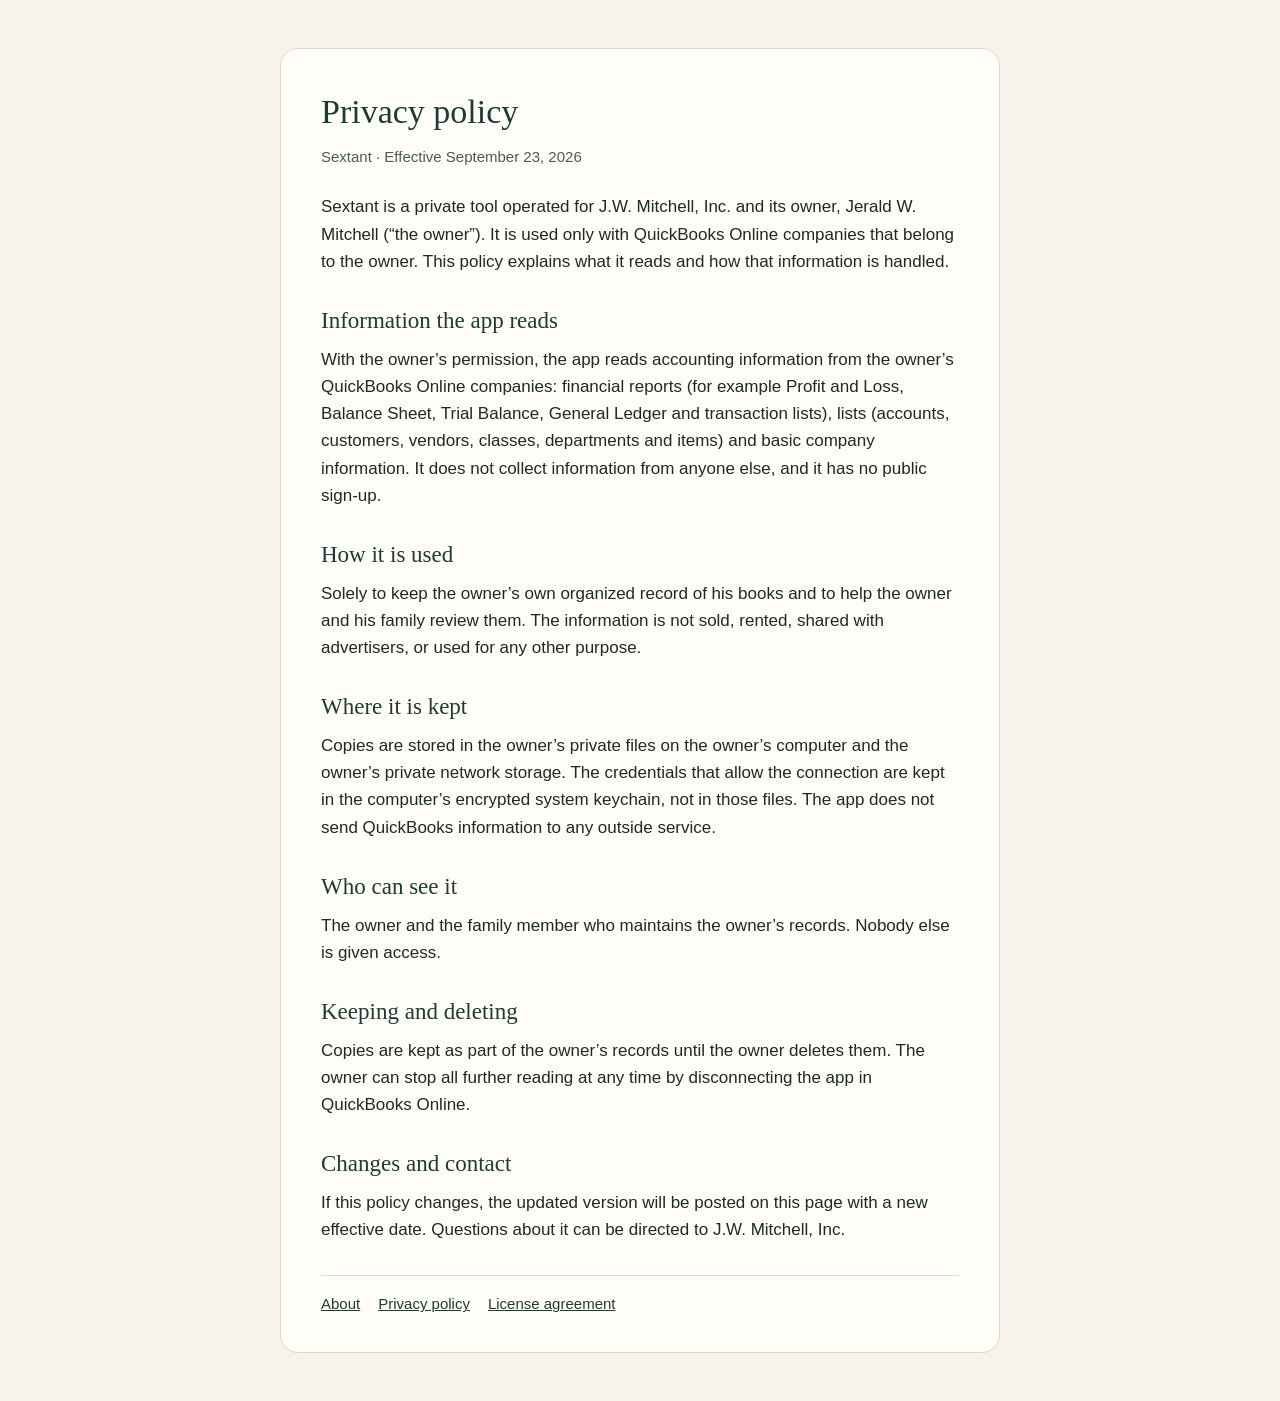
==== privacy.html @ fc7bdf74 "Add files via upload" ====
<!doctype html>
<html lang="en"><head><meta charset="utf-8"><meta name="viewport" content="width=device-width, initial-scale=1"><title>Privacy policy · Sextant</title><link rel="stylesheet" href="style.css"></head>
<body><main>
<h1>Privacy policy</h1>
<p class="meta">Sextant · Effective September 23, 2026</p>
<p>Sextant is a private tool operated for J.W. Mitchell, Inc. and its owner, Jerald W. Mitchell (“the owner”). It is used only with QuickBooks Online companies that belong to the owner. This policy explains what it reads and how that information is handled.</p>
<h2>Information the app reads</h2>
<p>With the owner’s permission, the app reads accounting information from the owner’s QuickBooks Online companies: financial reports (for example Profit and Loss, Balance Sheet, Trial Balance, General Ledger and transaction lists), lists (accounts, customers, vendors, classes, departments and items) and basic company information. It does not collect information from anyone else, and it has no public sign-up.</p>
<h2>How it is used</h2>
<p>Solely to keep the owner’s own organized record of his books and to help the owner and his family review them. The information is not sold, rented, shared with advertisers, or used for any other purpose.</p>
<h2>Where it is kept</h2>
<p>Copies are stored in the owner’s private files on the owner’s computer and the owner’s private network storage. The credentials that allow the connection are kept in the computer’s encrypted system keychain, not in those files. The app does not send QuickBooks information to any outside service.</p>
<h2>Who can see it</h2>
<p>The owner and the family member who maintains the owner’s records. Nobody else is given access.</p>
<h2>Keeping and deleting</h2>
<p>Copies are kept as part of the owner’s records until the owner deletes them. The owner can stop all further reading at any time by disconnecting the app in QuickBooks Online.</p>
<h2>Changes and contact</h2>
<p>If this policy changes, the updated version will be posted on this page with a new effective date. Questions about it can be directed to J.W. Mitchell, Inc.</p>
<nav><a href="index.html">About</a><a href="privacy.html">Privacy policy</a><a href="terms.html">License agreement</a></nav>
</main></body></html>
---- style.css ----
:root{--ink:#1D2A26;--muted:#4A5B55;--paper:#F7F3EA;--card:#FFFDF8;--line:#E2D8C4;--accent:#1F3A34}
*{box-sizing:border-box}
body{margin:0;background:var(--paper);color:var(--ink);font:17px/1.6 -apple-system,BlinkMacSystemFont,"Helvetica Neue",Arial,sans-serif;padding:0 16px}
main{max-width:720px;margin:48px auto;background:var(--card);border:1px solid var(--line);border-radius:18px;padding:36px 40px}
h1{font-family:Georgia,"Times New Roman",serif;font-weight:400;font-size:34px;color:var(--accent);margin:0 0 6px}
h2{font-family:Georgia,"Times New Roman",serif;font-weight:400;font-size:23px;color:var(--accent);margin:28px 0 6px}
p,li{margin:0 0 12px}
.meta{color:var(--muted);font-size:15px;margin-bottom:24px}
nav{margin-top:32px;padding-top:16px;border-top:1px solid var(--line);font-size:15px}
nav a{color:var(--accent);margin-right:18px}
@media (max-width:600px){main{padding:24px 20px;margin:20px auto}}
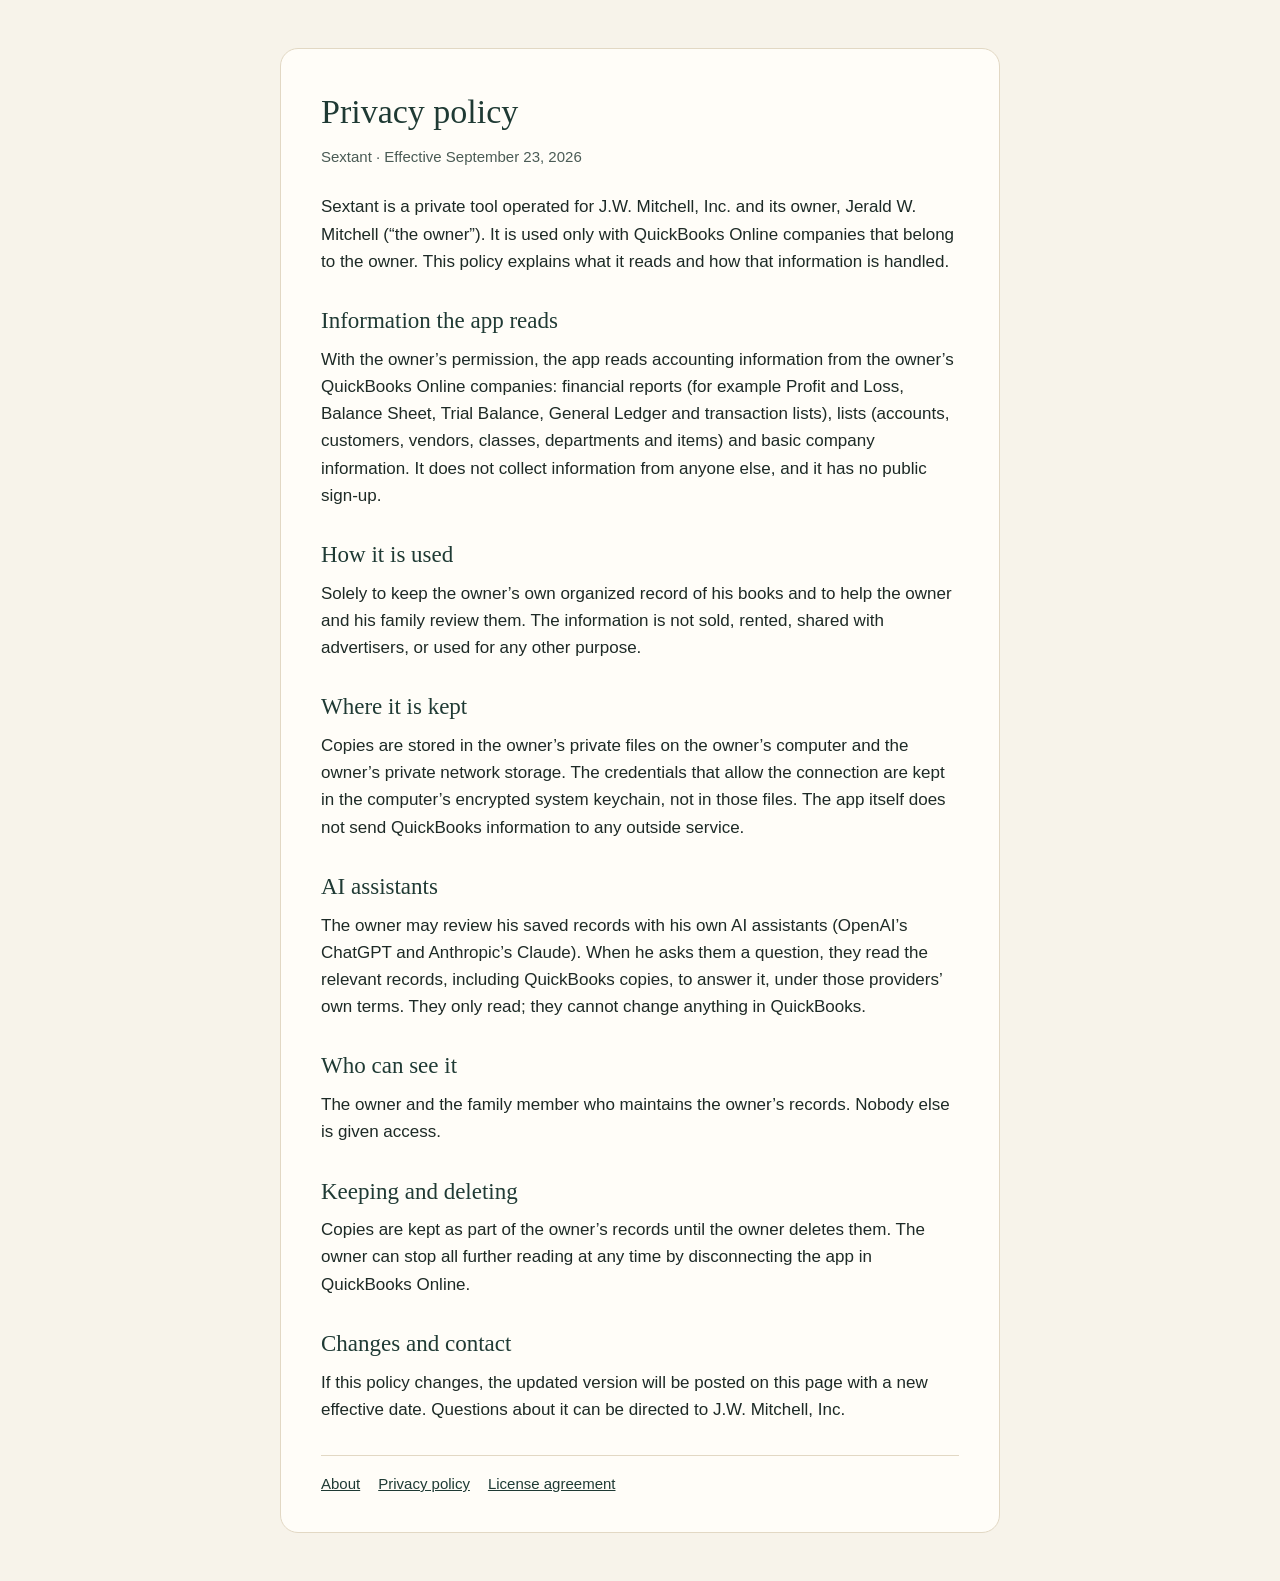
==== commit 0d72bcb9: "Add files via upload" ====
--- a/privacy.html
+++ b/privacy.html
@@ -9,7 +9,9 @@
 <h2>How it is used</h2>
 <p>Solely to keep the owner’s own organized record of his books and to help the owner and his family review them. The information is not sold, rented, shared with advertisers, or used for any other purpose.</p>
 <h2>Where it is kept</h2>
-<p>Copies are stored in the owner’s private files on the owner’s computer and the owner’s private network storage. The credentials that allow the connection are kept in the computer’s encrypted system keychain, not in those files. The app does not send QuickBooks information to any outside service.</p>
+<p>Copies are stored in the owner’s private files on the owner’s computer and the owner’s private network storage. The credentials that allow the connection are kept in the computer’s encrypted system keychain, not in those files. The app itself does not send QuickBooks information to any outside service.</p>
+<h2>AI assistants</h2>
+<p>The owner may review his saved records with his own AI assistants (OpenAI’s ChatGPT and Anthropic’s Claude). When he asks them a question, they read the relevant records, including QuickBooks copies, to answer it, under those providers’ own terms. They only read; they cannot change anything in QuickBooks.</p>
 <h2>Who can see it</h2>
 <p>The owner and the family member who maintains the owner’s records. Nobody else is given access.</p>
 <h2>Keeping and deleting</h2>
